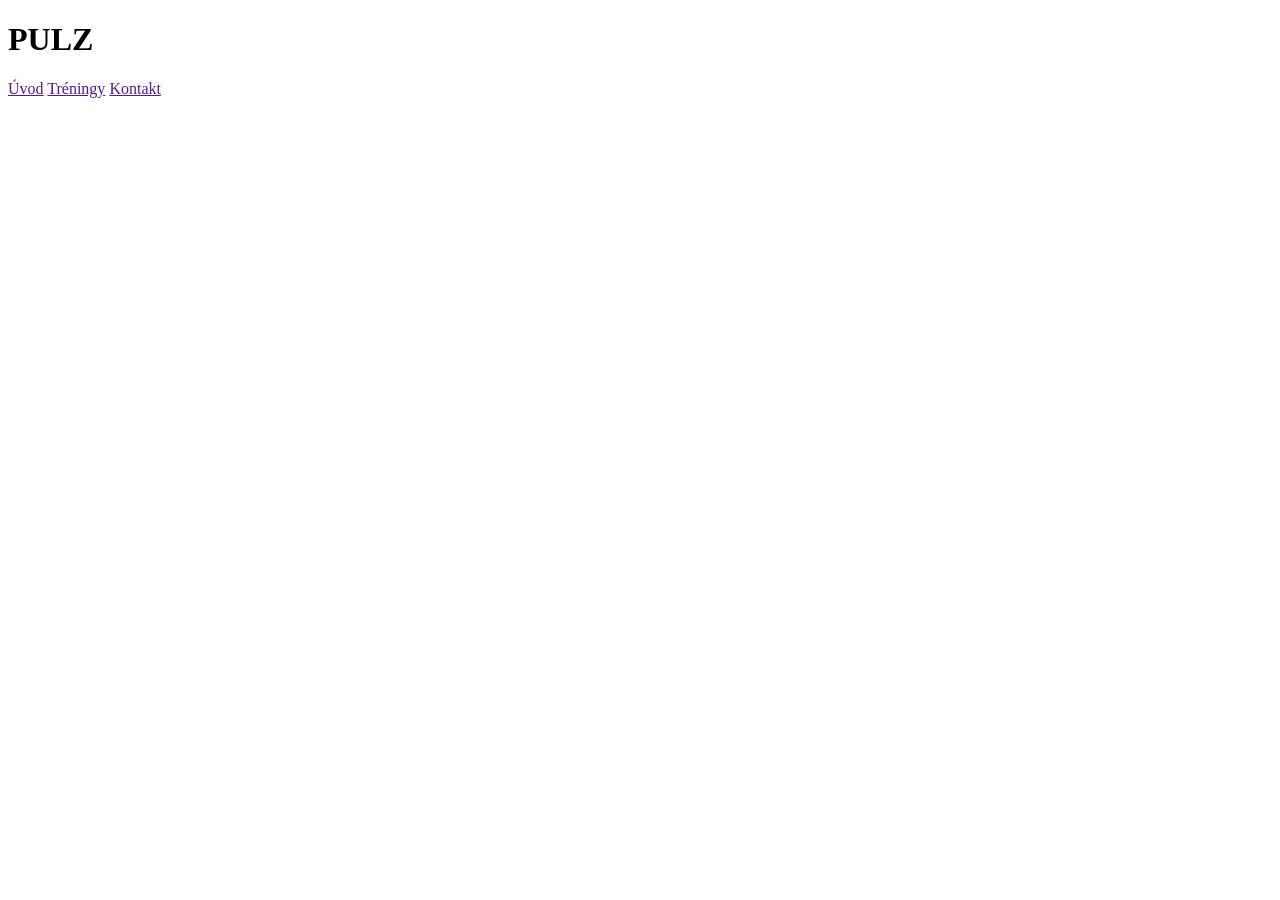
==== cvik/starter/index.html @ 4ad472c5 "pokrok" ====
<!DOCTYPE html>
<html lang="en">
<head>
    <meta charset="UTF-8">
    <meta name="viewport" content="width=device-width, initial-scale=1.0">
    <title>Martinec</title>
</head>
<body>
    <header>
        <h1 class="logo">PULZ</h1>
            <nav>
                <a href="">Úvod</a>
                <a href="">Tréningy</a>
                <a href="">Kontakt</a>
            </nav>
    </header>
    
</body>
</html>
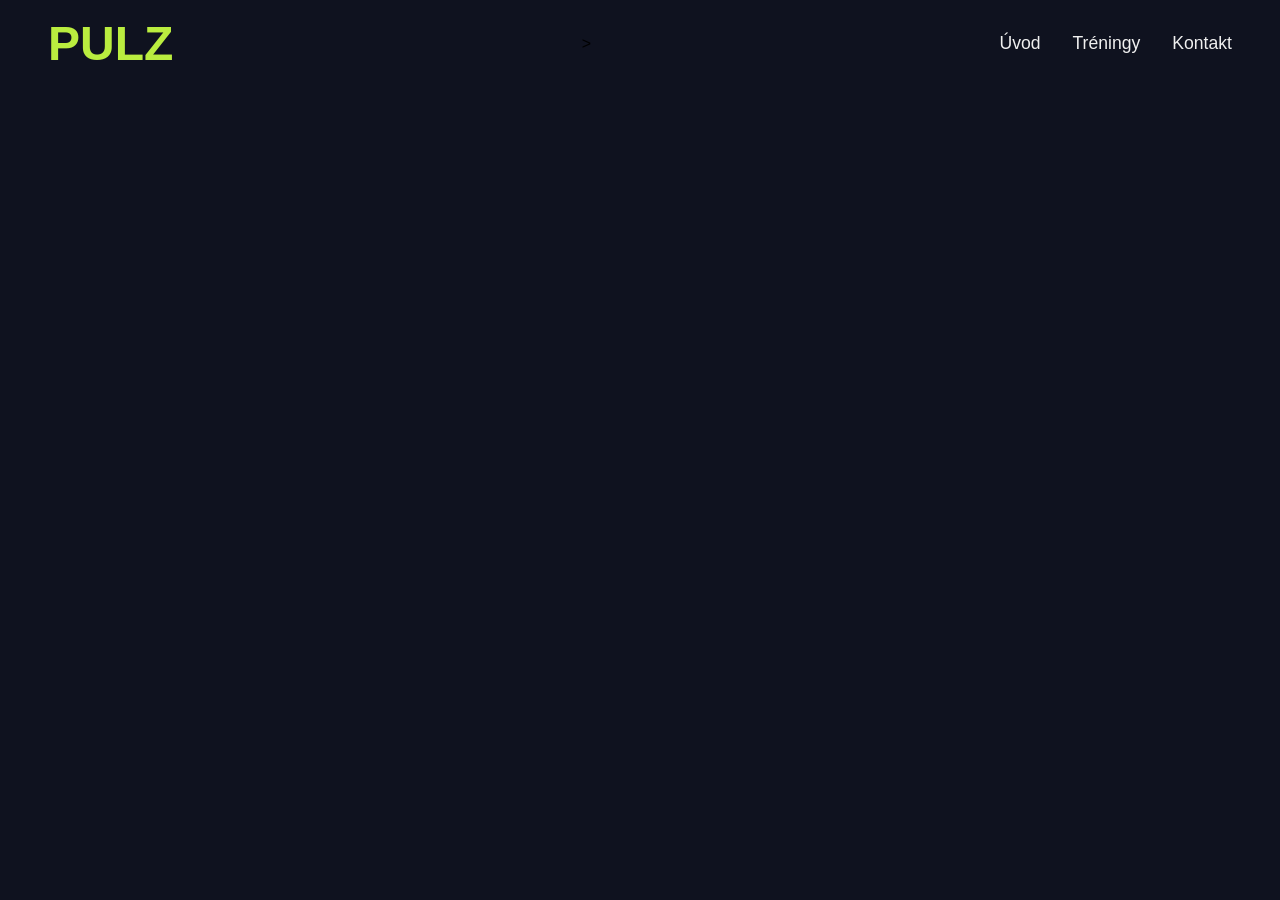
==== commit b528c9d4: "nieco porobene" ====
--- a/cvik/starter/index.html
+++ b/cvik/starter/index.html
@@ -3,11 +3,12 @@
 <head>
     <meta charset="UTF-8">
     <meta name="viewport" content="width=device-width, initial-scale=1.0">
+    <link rel="stylesheet" href="assets/css/style.css">
     <title>Martinec</title>
 </head>
 <body>
     <header>
-        <h1 class="logo">PULZ</h1>
+        <h2 class="logo">PULZ</h2>>
             <nav>
                 <a href="">Úvod</a>
                 <a href="">Tréningy</a>
--- a/cvik/starter/assets/css/style.css
+++ b/cvik/starter/assets/css/style.css
@@ -0,0 +1,43 @@
+@import url('https://fonts.googleapis.com/css2?family=Bebas+Neue&family=Barlow:wght@300..700&display=swap');
+
+body{
+    background-color: var(--noc);
+    font-family: 'Barlow', sans-serif;
+    margin: 0;
+}
+
+:root{
+    --noc: hsl(230, 35%, 9%);
+    --karta: hsl(230, 30%, 15%);
+    --limetka: oklch(88% 0.2 125);
+    --ruzova: oklch(65% 0.24 10);
+    --text: hsl(0, 0%, 94%);
+    --tlmeny: hsla(0, 0%, 100%, 0.65);
+}
+
+.logo {
+    font-family: 'Bebas Neue', sans-serif;
+    text-transform: uppercase;
+    font-size: 3rem;
+    margin: 0;
+    color: var(--limetka);
+}
+
+header {
+    display: flex;
+    padding: 1rem 3rem;
+    align-items: center;
+    justify-content: space-between;
+}
+
+header nav {
+    display: flex;
+    gap: 2rem;
+}
+
+header nav a {
+    text-decoration: none;
+    color: var(--text);
+    font-size: 1.1rem;
+}
+
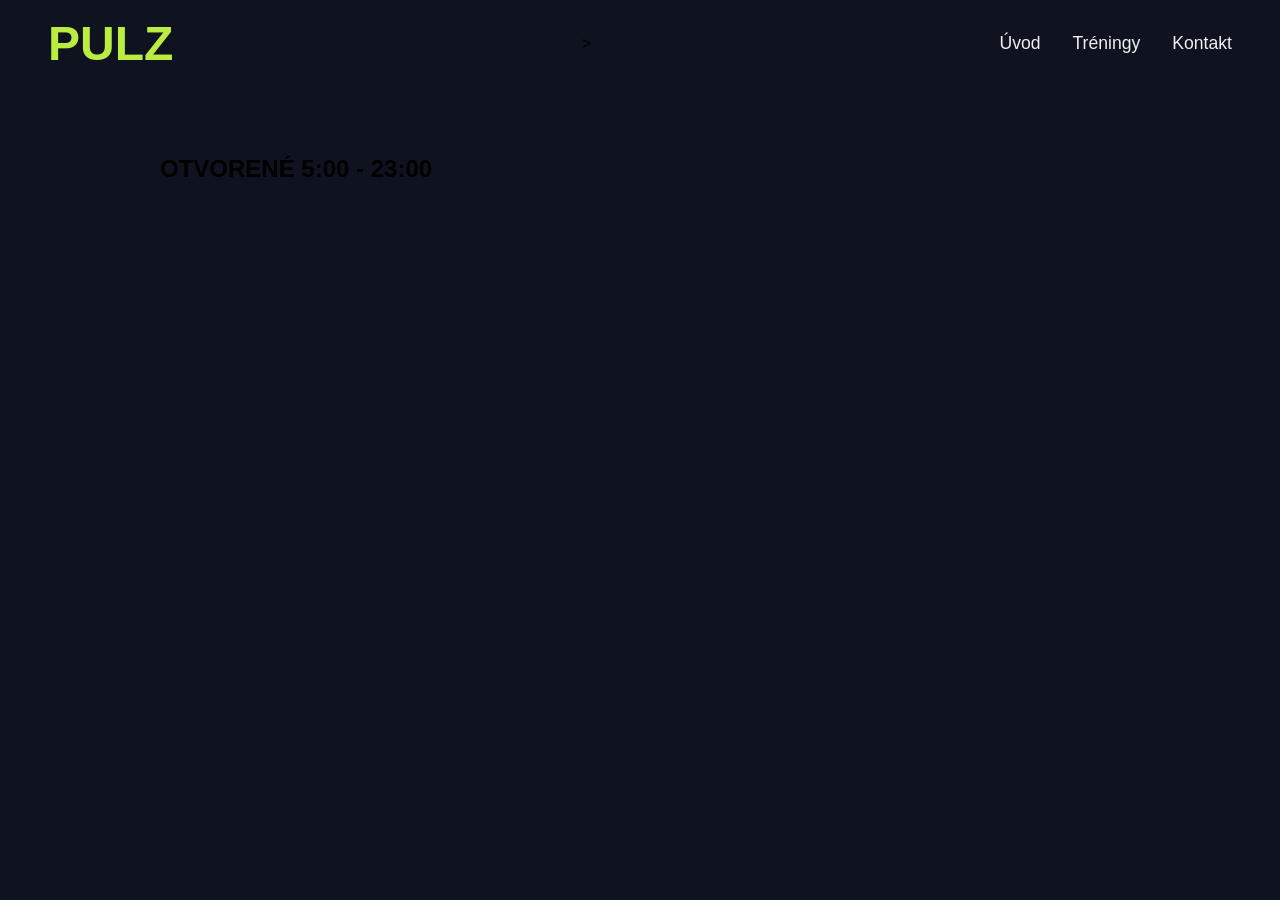
==== commit 0fff91a5: "ni" ====
--- a/cvik/starter/index.html
+++ b/cvik/starter/index.html
@@ -15,6 +15,12 @@
                 <a href="">Kontakt</a>
             </nav>
     </header>
+
+    <section class="Vrsok">
+        <nav>
+            <h2>OTVORENÉ 5:00 - 23:00</h2>
+        </nav>
+    </section>
     
 </body>
 </html>
--- a/cvik/starter/assets/css/style.css
+++ b/cvik/starter/assets/css/style.css
@@ -15,7 +15,7 @@
     --tlmeny: hsla(0, 0%, 100%, 0.65);
 }
 
-.logo {
+.logo{
     font-family: 'Bebas Neue', sans-serif;
     text-transform: uppercase;
     font-size: 3rem;
@@ -23,21 +23,26 @@
     color: var(--limetka);
 }
 
-header {
+header{
     display: flex;
     padding: 1rem 3rem;
     align-items: center;
     justify-content: space-between;
 }
 
-header nav {
+header nav{
     display: flex;
     gap: 2rem;
 }
 
-header nav a {
+header nav a{
     text-decoration: none;
     color: var(--text);
     font-size: 1.1rem;
 }
 
+.Vrsok{
+    display: flex;
+    padding: 3rem 10rem;
+}
+
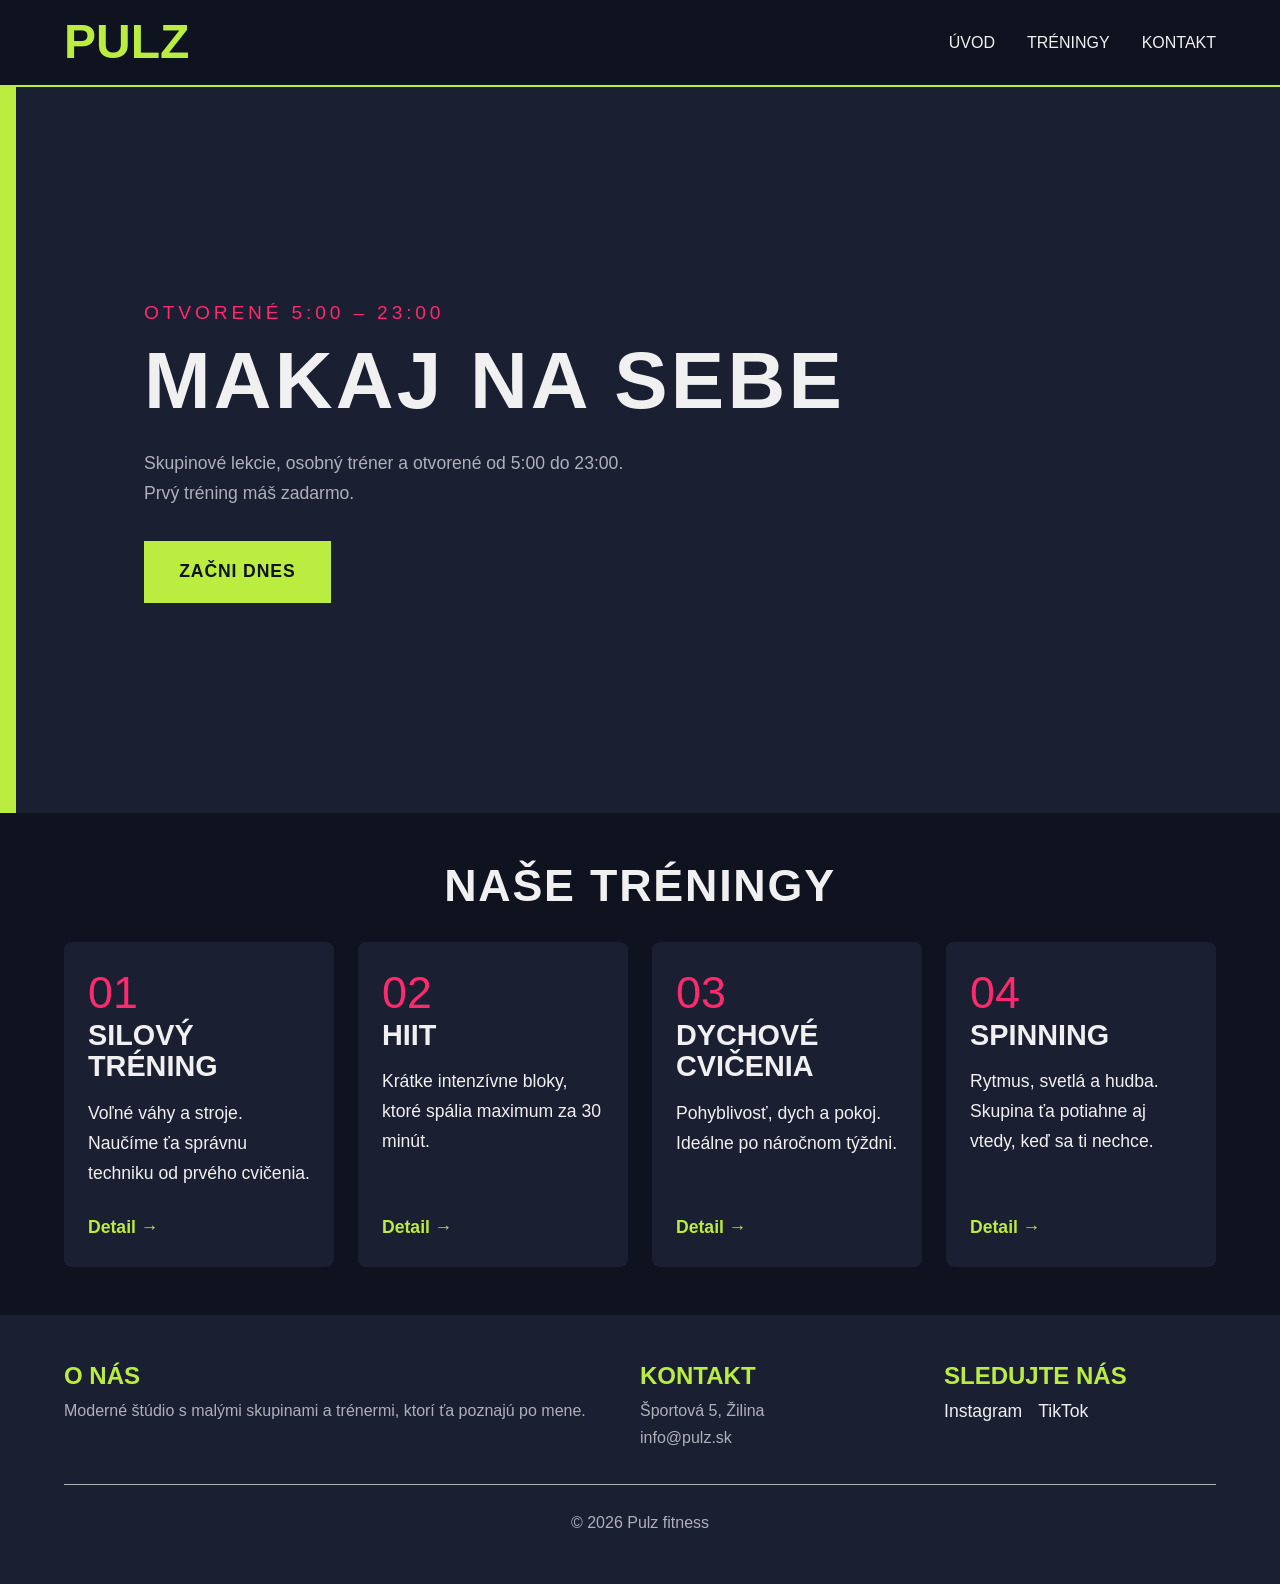
==== commit 8e9a92b3: "Všetko hotove konecne" ====
--- a/cvik/starter/index.html
+++ b/cvik/starter/index.html
@@ -1,26 +1,94 @@
 <!DOCTYPE html>
-<html lang="en">
+<html lang="sk">
 <head>
     <meta charset="UTF-8">
     <meta name="viewport" content="width=device-width, initial-scale=1.0">
+    <link rel="stylesheet" href="assets/css/normalize.css">
     <link rel="stylesheet" href="assets/css/style.css">
-    <title>Martinec</title>
+    <title>Pulz fitness</title>
 </head>
 <body>
-    <header>
-        <h2 class="logo">PULZ</h2>>
-            <nav>
-                <a href="">Úvod</a>
-                <a href="">Tréningy</a>
-                <a href="">Kontakt</a>
-            </nav>
+    <header class="hlavicka">
+        <h2 class="hlavicka_logo">PULZ</h2>
+        <nav class="hlavicka_nav">
+            <a class="hlavicka_odkaz" href="#uvod">Úvod</a>
+            <a class="hlavicka_odkaz" href="#treningy">Tréningy</a>
+            <a class="hlavicka_odkaz" href="#kontakt">Kontakt</a>
+        </nav>
     </header>
-
-    <section class="Vrsok">
-        <nav>
-            <h2>OTVORENÉ 5:00 - 23:00</h2>
-        </nav>
-    </section>
-    
+ 
+    <main>
+        <section class="uvod" id="uvod">
+            <p class="uvod_cas">Otvorené 5:00 – 23:00</p>
+            <h1 class="uvod_nadpis">Makaj na sebe</h1>
+            <p class="uvod_text">
+                Skupinové lekcie, osobný tréner a otvorené od 5:00 do 23:00.<br>
+                Prvý tréning máš zadarmo.
+            </p>
+            <a class="tlacidlo" href="#kontakt">Začni dnes</a>
+        </section>
+ 
+        <section class="treningy" id="treningy">
+            <h2 class="treningy_nadpis">Naše tréningy</h2>
+ 
+            <div class="treningy_zoznam">
+                <article class="karta">
+                    <span class="karta_cislo">01</span>
+                    <h3 class="karta_nadpis">Silový tréning</h3>
+                    <p class="karta_text">Voľné váhy a stroje. Naučíme ťa správnu techniku od prvého cvičenia.</p>
+                    <a class="karta_odkaz" href="#">Detail →</a>
+                </article>
+ 
+                <article class="karta">
+                    <span class="karta_cislo">02</span>
+                    <h3 class="karta_nadpis">HIIT</h3>
+                    <p class="karta_text">Krátke intenzívne bloky, ktoré spália maximum za 30 minút.</p>
+                    <a class="karta_odkaz" href="#">Detail →</a>
+                </article>
+ 
+                <article class="karta">
+                    <span class="karta_cislo">03</span>
+                    <h3 class="karta_nadpis">Dychové cvičenia</h3>
+                    <p class="karta_text">Pohyblivosť, dych a pokoj. Ideálne po náročnom týždni.</p>
+                    <a class="karta_odkaz" href="#">Detail →</a>
+                </article>
+ 
+                <article class="karta">
+                    <span class="karta_cislo">04</span>
+                    <h3 class="karta_nadpis">Spinning</h3>
+                    <p class="karta_text">Rytmus, svetlá a hudba. Skupina ťa potiahne aj vtedy, keď sa ti nechce.</p>
+                    <a class="karta_odkaz" href="#">Detail →</a>
+                </article>
+            </div>
+        </section>
+    </main>
+ 
+    <footer class="paticka" id="kontakt">
+        <div class="paticka_mriezka">
+            <section class="paticka_blok">
+                <h3 class="paticka_nadpis">O nás</h3>
+                <p class="paticka_text">Moderné štúdio s malými skupinami a trénermi, ktorí ťa poznajú po mene.</p>
+            </section>
+ 
+            <section class="paticka_blok">
+                <h3 class="paticka_nadpis">Kontakt</h3>
+                <p class="paticka_text">
+                    Športová 5, Žilina<br>
+                    info@pulz.sk
+                </p>
+            </section>
+ 
+            <section class="paticka_blok">
+                <h3 class="paticka_nadpis">Sledujte nás</h3>
+                <div class="paticka_socialne">
+                    <a class="paticka_odkaz" href="#">Instagram</a>
+                    <a class="paticka_odkaz" href="#">TikTok</a>
+                </div>
+            </section>
+        </div>
+ 
+        <p class="paticka_autor">© 2026 Pulz fitness</p>
+    </footer>
 </body>
-</html>+</html>
+ 
--- a/cvik/starter/assets/css/style.css
+++ b/cvik/starter/assets/css/style.css
@@ -1,11 +1,6 @@
 @import url('https://fonts.googleapis.com/css2?family=Bebas+Neue&family=Barlow:wght@300..700&display=swap');
 
-body{
-    background-color: var(--noc);
-    font-family: 'Barlow', sans-serif;
-    margin: 0;
-}
-
+/* ---------- Premenné ---------- */
 :root{
     --noc: hsl(230, 35%, 9%);
     --karta: hsl(230, 30%, 15%);
@@ -13,36 +8,244 @@
     --ruzova: oklch(65% 0.24 10);
     --text: hsl(0, 0%, 94%);
     --tlmeny: hsla(0, 0%, 100%, 0.65);
-}
-
-.logo{
+
+    --odsadenie: 5%;
+}
+
+/* ---------- Základ (mobil) ---------- */
+body{
+    background-color: var(--noc);
+    color: var(--text);
+    font-family: 'Barlow', sans-serif;
+    font-size: 1.1rem;
+    line-height: 1.7;
+    margin: 0;
+}
+
+h1, h2, h3{
     font-family: 'Bebas Neue', sans-serif;
     text-transform: uppercase;
-    font-size: 3rem;
+    line-height: 1.1;
     margin: 0;
-    color: var(--limetka);
-}
-
-header{
-    display: flex;
-    padding: 1rem 3rem;
+}
+
+/* ---------- Hlavička ---------- */
+.hlavicka{
+    display: flex;
     align-items: center;
     justify-content: space-between;
-}
-
-header nav{
-    display: flex;
+    padding: 1rem var(--odsadenie);
+    background-color: var(--noc);
+    border-bottom: 2px solid var(--limetka);
+}
+
+.hlavicka_logo{
+    font-size: 2.5rem;
+    color: var(--limetka);
+}
+
+.hlavicka_nav{
+    display: flex;
+    gap: 1rem;
+}
+
+.hlavicka_odkaz{
+    color: var(--text);
+    font-size: 1rem;
+    text-decoration: none;
+    text-transform: uppercase;
+}
+
+.hlavicka_odkaz:hover{
+    color: var(--ruzova);
+}
+
+/* ---------- Úvod ---------- */
+.uvod{
+    display: flex;
+    flex-direction: column;
+    align-items: flex-start;
+    justify-content: center;
+    min-height: 70vh;
+    padding: 3rem var(--odsadenie);
+    background-color: var(--karta);
+    border-left: 1rem solid var(--limetka);
+}
+
+.uvod_cas{
+    margin: 0 0 0.5rem;
+    color: var(--ruzova);
+    font-size: 1.2rem;
+    letter-spacing: 0.2em;
+    text-transform: uppercase;
+}
+
+.uvod_nadpis{
+    font-size: clamp(3rem, 8vw, 5rem);
+    letter-spacing: 0.04em;
+}
+
+.uvod_text{
+    margin: 1.5rem 0 2rem;
+    color: var(--tlmeny);
+}
+
+/* ---------- Tlačidlo ---------- */
+.tlacidlo{
+    display: inline-block;
+    padding: 1rem 2.2rem;
+    background-color: var(--limetka);
+    color: var(--noc);
+    font-weight: 700;
+    text-decoration: none;
+    text-transform: uppercase;
+    letter-spacing: 0.05em;
+}
+
+.tlacidlo:hover{
+    background-color: var(--ruzova);
+    color: var(--text);
+}
+
+/* ---------- Tréningy ---------- */
+.treningy{
+    padding: 3rem var(--odsadenie);
+}
+
+.treningy_nadpis{
+    margin-bottom: 2rem;
+    text-align: center;
+    font-size: clamp(2rem, 5vw, 2.8rem);
+    letter-spacing: 0.04em;
+}
+
+.treningy_zoznam{
+    display: grid;
+    grid-template-columns: 1fr;
+    gap: 1.5rem;
+}
+
+/* ---------- Karta ---------- */
+.karta{
+    display: flex;
+    flex-direction: column;
+    padding: 1.5rem;
+    background-color: var(--karta);
+    border-radius: 0.5rem;
+}
+
+.karta_cislo{
+    color: var(--ruzova);
+    font-family: 'Bebas Neue', sans-serif;
+    font-size: 2.8rem;
+    line-height: 1.2;
+}
+
+.karta_nadpis{
+    margin-bottom: 1rem;
+    font-size: 1.8rem;
+}
+
+.karta_text{
+    margin: 0 0 1.5rem;
+}
+
+.karta_odkaz{
+    margin-top: auto;      /* odkaz je vždy dole, aj keď má karta kratší text */
+    color: var(--limetka);
+    font-weight: 700;
+    text-decoration: none;
+}
+
+.karta_odkaz:hover{
+    color: var(--ruzova);
+}
+
+/* ---------- Pätička ---------- */
+.paticka{
+    padding: 3rem var(--odsadenie);
+    background-color: var(--karta);
+}
+
+.paticka_mriezka{
+    display: grid;
+    grid-template-columns: 1fr;
     gap: 2rem;
 }
 
-header nav a{
-    text-decoration: none;
-    color: var(--text);
-    font-size: 1.1rem;
-}
-
-.Vrsok{
-    display: flex;
-    padding: 3rem 10rem;
-}
-
+.paticka_nadpis{
+    margin-bottom: 0.5rem;
+    color: var(--limetka);
+    font-size: 1.5rem;
+}
+
+.paticka_text{
+    margin: 0;
+    color: var(--tlmeny);
+    font-size: 1rem;
+}
+
+.paticka_socialne{
+    display: flex;
+    gap: 1rem;
+}
+
+.paticka_odkaz{
+    color: var(--text);
+    text-decoration: none;
+}
+
+.paticka_odkaz:hover{
+    color: var(--ruzova);
+}
+
+.paticka_autor{
+    margin: 2rem 0 0;
+    padding-top: 1.5rem;
+    border-top: 1px solid var(--tlmeny);
+    color: var(--tlmeny);
+    font-size: 1rem;
+    text-align: center;
+}
+
+/* ---------- Tablet (od 640px) ---------- */
+@media (min-width: 640px){
+    .hlavicka_logo{
+        font-size: 3rem;
+    }
+
+    .hlavicka_nav{
+        gap: 1.5rem;
+    }
+
+    .treningy_zoznam{
+        grid-template-columns: repeat(2, 1fr);
+    }
+
+    .paticka_mriezka{
+        grid-template-columns: repeat(2, 1fr);
+    }
+}
+
+/* ---------- Desktop (od 1024px) ---------- */
+@media (min-width: 1024px){
+    :root{
+        --odsadenie: 5%;
+    }
+
+    .hlavicka_nav{
+        gap: 2rem;
+    }
+
+    .uvod{
+        padding: 3rem 10%;
+    }
+
+    .treningy_zoznam{
+        grid-template-columns: repeat(4, 1fr);
+    }
+
+    .paticka_mriezka{
+        grid-template-columns: 2fr 1fr 1fr;
+    }
+}
